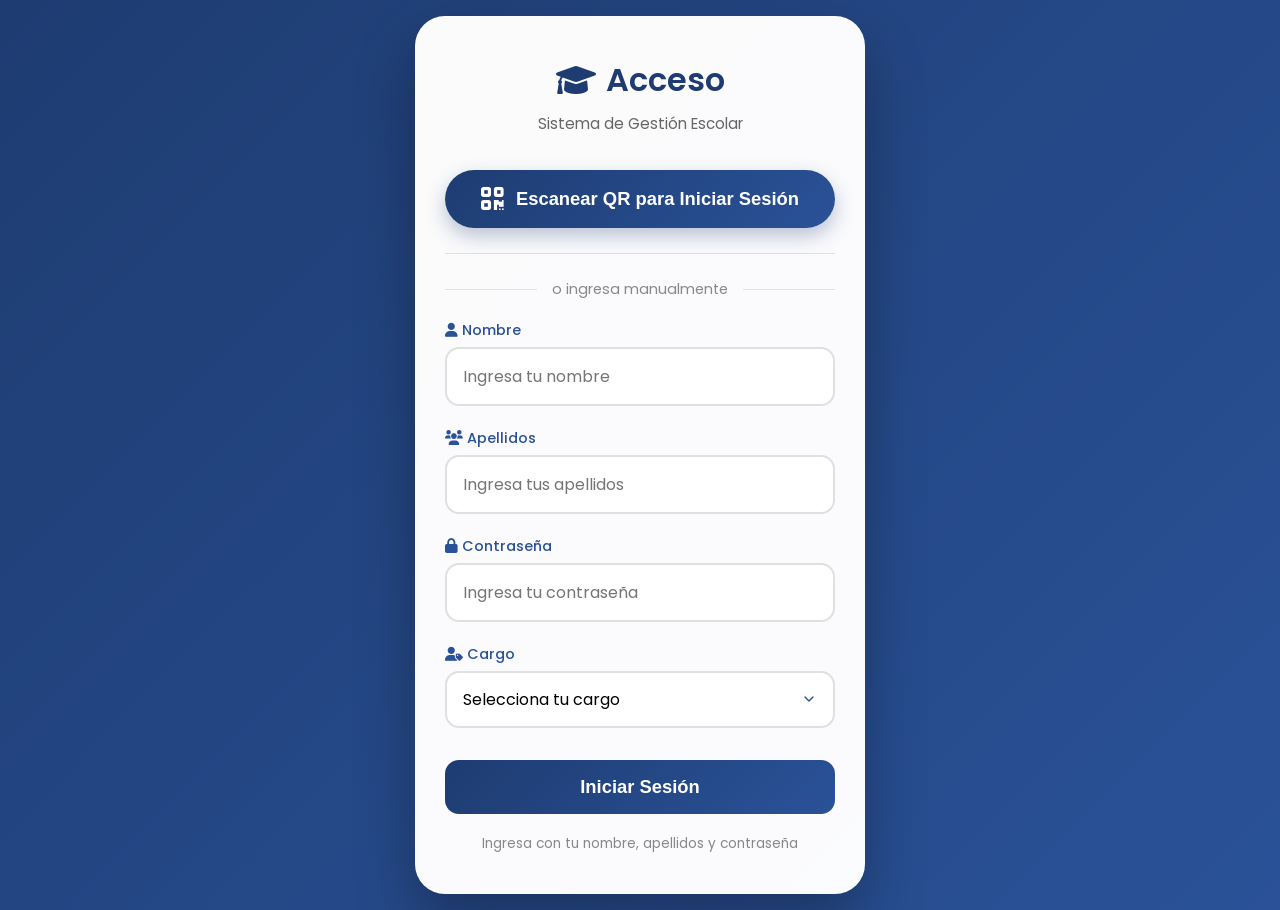
==== frontend/index.html @ 51530d60 "Convert index.php to index.html with frontend routing logic - Replaced index.php with index.html con" ====
<!DOCTYPE html>
<html lang="es">
<head>
    <meta charset="UTF-8">
    <meta name="viewport" content="width=device-width, initial-scale=1.0">
    <title>Redireccionando...</title>
    <script>
        // Verificar sesión almacenada en localStorage
        const logueado = localStorage.getItem('logueado');
        
        if (logueado === 'true') {
            window.location.href = 'pages/dashboard.html';
        } else {
            window.location.href = 'pages/login.html';
        }
    </script>
</head>
<body>
    <p>Redireccionando...</p>
</body>
</html>
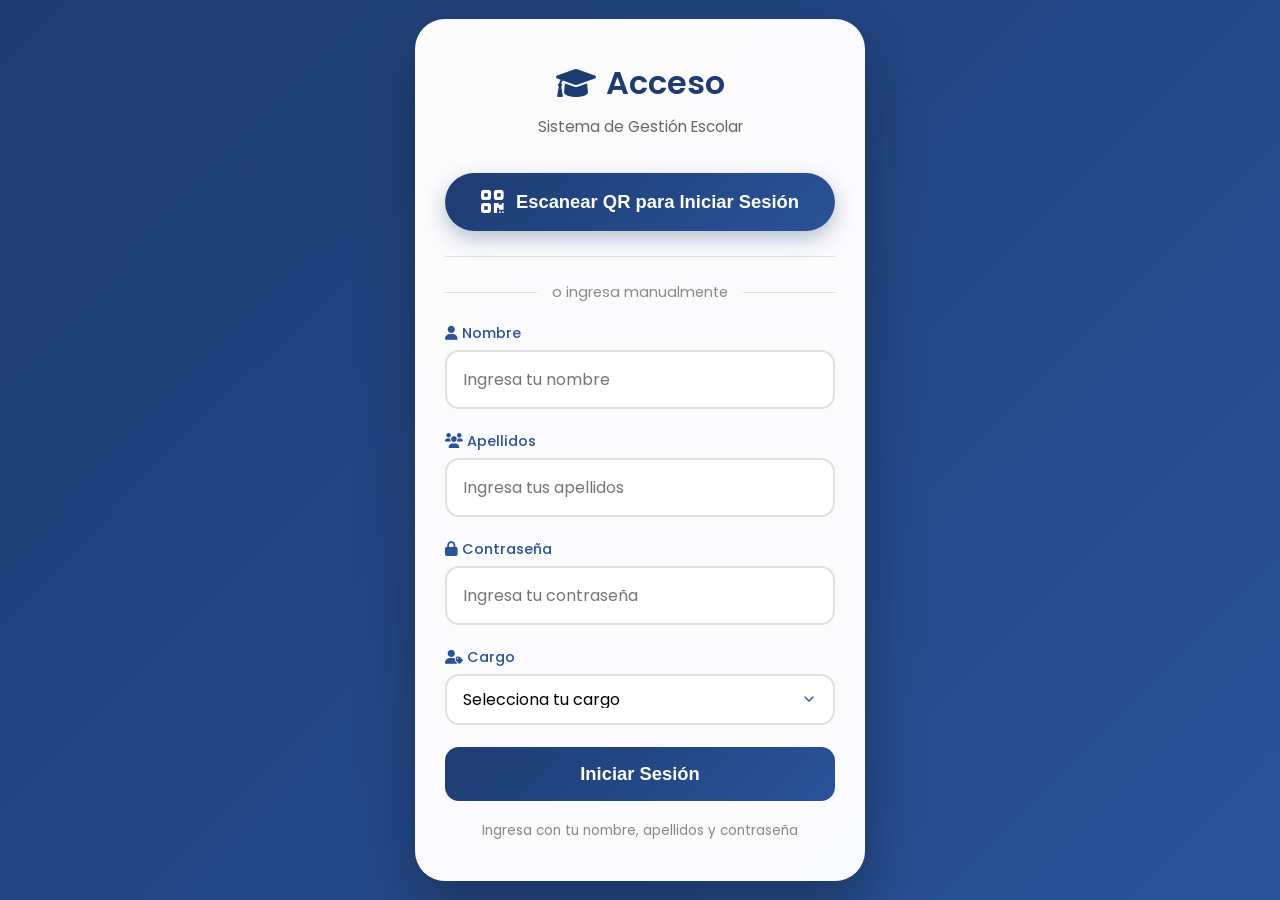
==== commit fc394c16: "Separate frontend and backend components with API endpoints - Created separate backend directory wit" ====
--- a/frontend/index.html
+++ b/frontend/index.html
@@ -3,19 +3,66 @@
 <head>
     <meta charset="UTF-8">
     <meta name="viewport" content="width=device-width, initial-scale=1.0">
-    <title>Redireccionando...</title>
-    <script>
-        // Verificar sesión almacenada en localStorage
-        const logueado = localStorage.getItem('logueado');
-        
-        if (logueado === 'true') {
-            window.location.href = 'pages/dashboard.html';
-        } else {
-            window.location.href = 'pages/login.html';
+    <title>Sistema Escolar - Redireccionando...</title>
+    <style>
+        body {
+            font-family: 'Poppins', sans-serif;
+            background: linear-gradient(135deg, #1e3c72 0%, #2a5298 100%);
+            min-height: 100vh;
+            display: flex;
+            justify-content: center;
+            align-items: center;
+            margin: 0;
         }
-    </script>
+        .loading-container {
+            text-align: center;
+            color: white;
+        }
+        .spinner {
+            border: 4px solid rgba(255,255,255,0.3);
+            border-radius: 50%;
+            border-top: 4px solid white;
+            width: 50px;
+            height: 50px;
+            animation: spin 1s linear infinite;
+            margin: 0 auto 20px;
+        }
+        @keyframes spin {
+            0% { transform: rotate(0deg); }
+            100% { transform: rotate(360deg); }
+        }
+    </style>
 </head>
 <body>
-    <p>Redireccionando...</p>
+    <div class="loading-container">
+        <div class="spinner"></div>
+        <p>Cargando sistema...</p>
+    </div>
+
+    <script>
+        // CONFIGURACIÓN - CAMBIA ESTA URL POR LA DE TU BACKEND
+        const BACKEND_URL = 'http://tuservidor.com/backend/api';
+
+        async function verificarSesion() {
+            try {
+                const response = await fetch(`${BACKEND_URL}/check_session.php`, {
+                    credentials: 'include'
+                });
+                const data = await response.json();
+                
+                if (data.logueado === true) {
+                    window.location.href = 'pages/dashboard.html';
+                } else {
+                    window.location.href = 'login.html';
+                }
+            } catch (error) {
+                console.log('Error al verificar sesión, redirigiendo a login');
+                window.location.href = 'login.html';
+            }
+        }
+
+        // Verificar sesión después de un breve delay
+        setTimeout(verificarSesion, 500);
+    </script>
 </body>
 </html>
